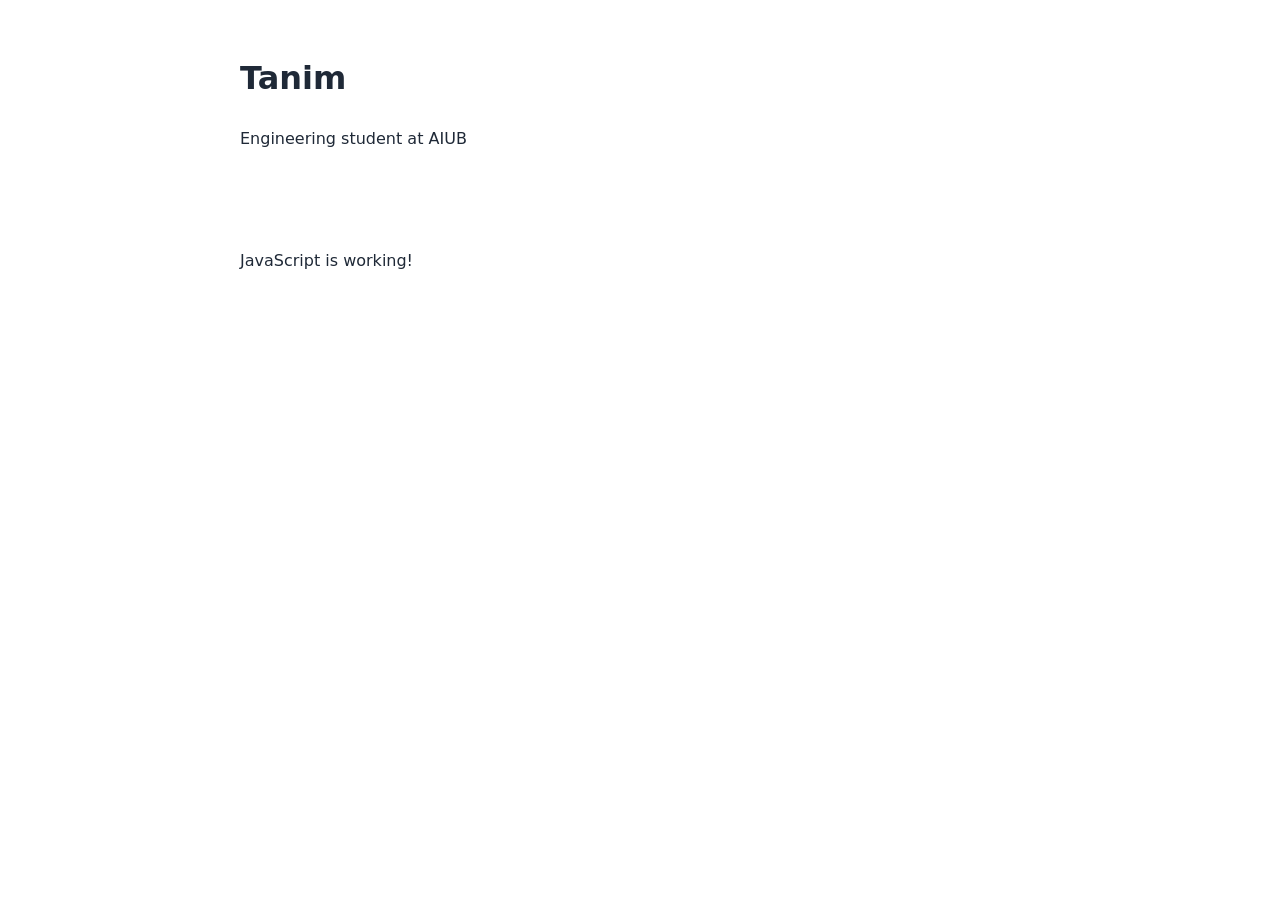
==== index.html @ c6b0bb99 "chore: first page" ====
<!doctype html>
<html lang="en">
  <head>
    <meta charset="UTF-8" />
    <meta name="viewport" content="width=device-width, initial-scale=1.0" />
    <title>Tanim | Portfolio</title>
    <meta name="description" content="Portfolio of Tanim" />
    <link rel="stylesheet" href="css/style.css" />
  </head>
  <body>
    <header>
      <h1>Tanim</h1>
      <p>Engineering student at AIUB</p>
    </header>

    <main>
      <p id="message">Portfolio coming soon.</p>
    </main>

    <script src="js/main.js"></script>
  </body>
</html>
---- css/style.css ----
body {
  margin: 0;
  font-family: system-ui, sans-serif;
  line-height: 1.6;
  color: #1f2937;
}

header,
main {
  max-width: 800px;
  margin: 0 auto;
  padding: 2rem 1rem;
}
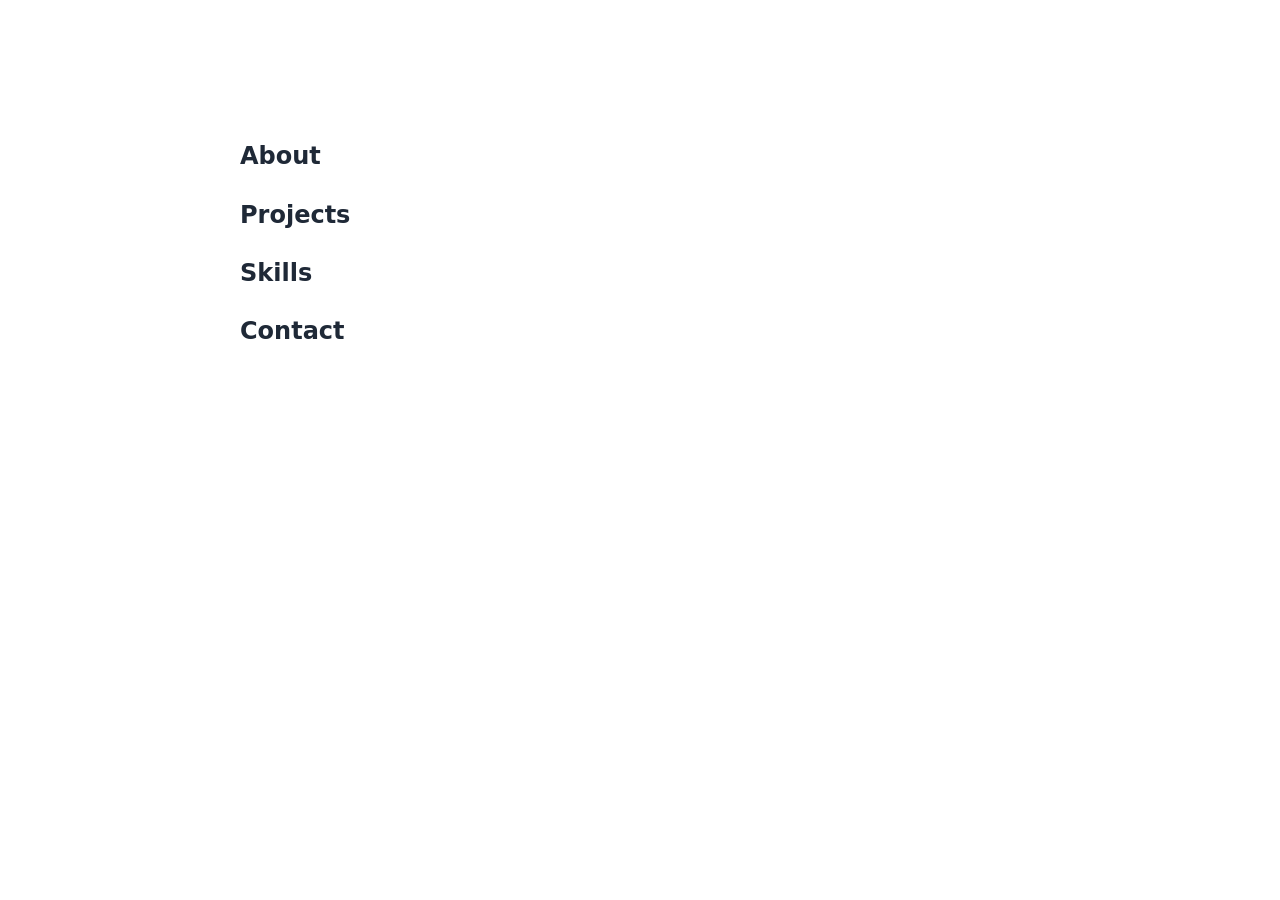
==== commit ee3cd6d2: "feat: add content file and render sections" ====
--- a/index.html
+++ b/index.html
@@ -1,22 +1,46 @@
-<!doctype html>
+<!DOCTYPE html>
 <html lang="en">
-  <head>
-    <meta charset="UTF-8" />
-    <meta name="viewport" content="width=device-width, initial-scale=1.0" />
-    <title>Tanim | Portfolio</title>
-    <meta name="description" content="Portfolio of Tanim" />
-    <link rel="stylesheet" href="css/style.css" />
-  </head>
-  <body>
-    <header>
-      <h1>Tanim</h1>
-      <p>Engineering student at AIUB</p>
-    </header>
+<head>
+  <meta charset="UTF-8">
+  <meta name="viewport" content="width=device-width, initial-scale=1.0">
+  <title>Tanim | Portfolio</title>
+  <meta name="description" content="Portfolio of Tanim">
+  <link rel="stylesheet" href="css/style.css">
+</head>
+<body>
+  <header>
+    <h1 id="name"></h1>
+    <p id="role"></p>
+    <p id="intro"></p>
+  </header>
 
-    <main>
-      <p id="message">Portfolio coming soon.</p>
-    </main>
+  <main>
+    <section id="about">
+      <h2>About</h2>
+      <p id="about-text"></p>
+    </section>
 
-    <script src="js/main.js"></script>
-  </body>
-</html>
+    <section id="projects">
+      <h2>Projects</h2>
+      <div id="project-list"></div>
+    </section>
+
+    <section id="skills">
+      <h2>Skills</h2>
+      <ul id="skill-list"></ul>
+    </section>
+
+    <section id="contact">
+      <h2>Contact</h2>
+      <ul id="contact-list"></ul>
+    </section>
+  </main>
+
+  <footer>
+    <p id="footer-text"></p>
+  </footer>
+
+  <script src="js/data.js"></script>
+  <script src="js/main.js"></script>
+</body>
+</html>
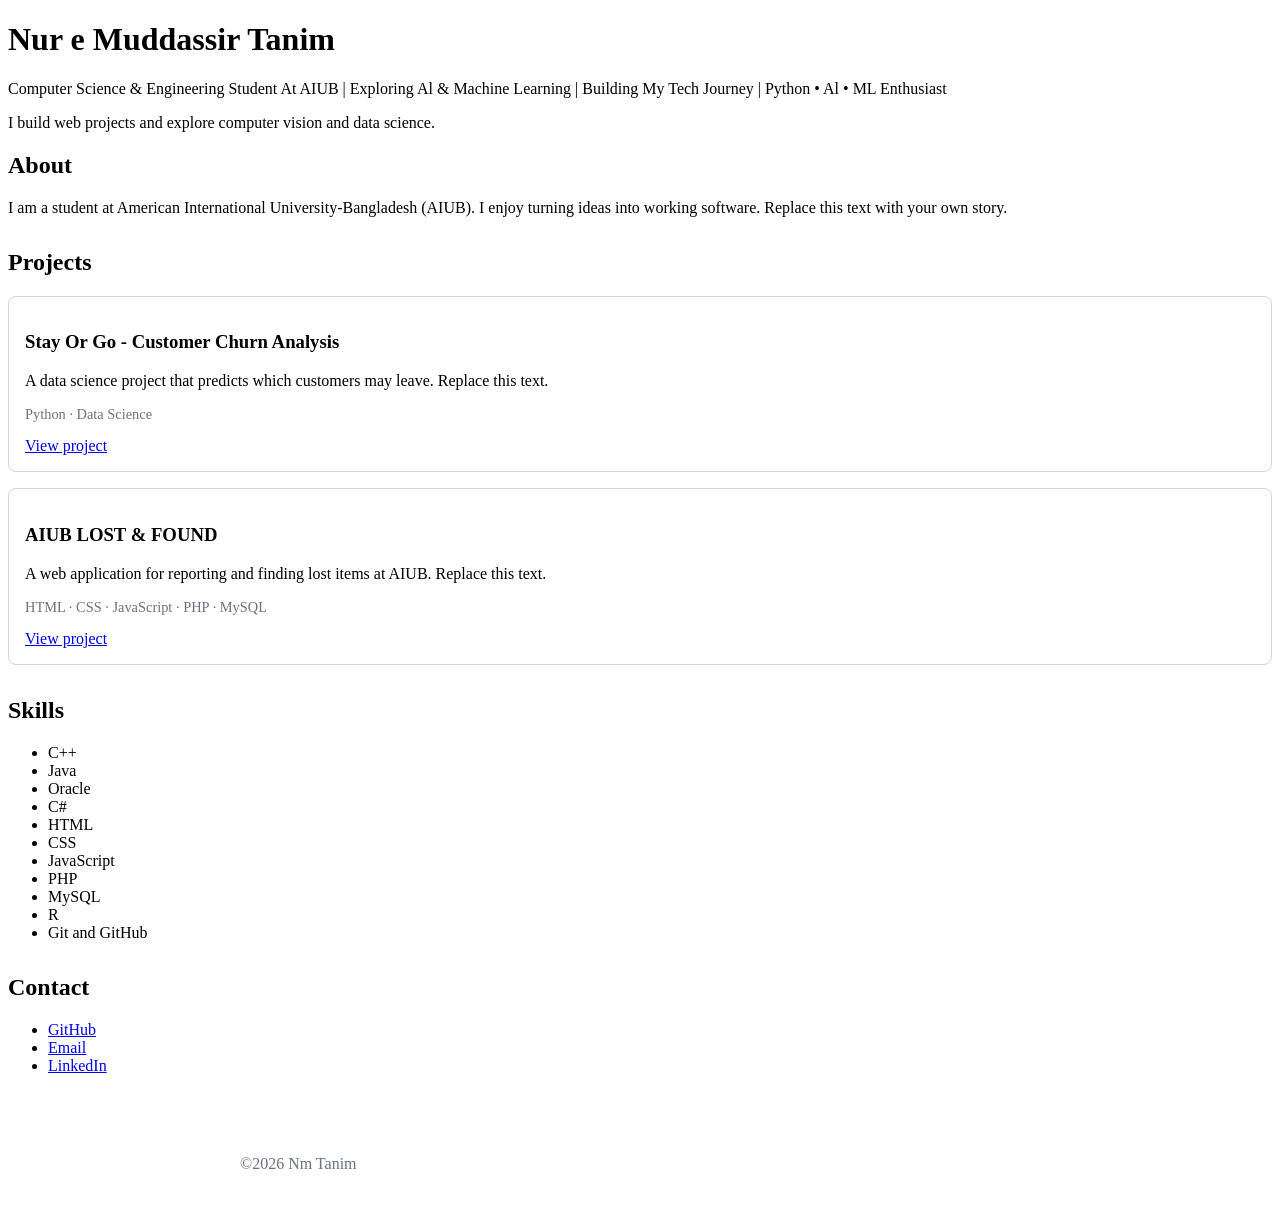
==== commit 3d7bb3d8: "feat: add content file and render sections" ====
--- a/index.html
+++ b/index.html
@@ -1,46 +1,46 @@
-<!DOCTYPE html>
+<!doctype html>
 <html lang="en">
-<head>
-  <meta charset="UTF-8">
-  <meta name="viewport" content="width=device-width, initial-scale=1.0">
-  <title>Tanim | Portfolio</title>
-  <meta name="description" content="Portfolio of Tanim">
-  <link rel="stylesheet" href="css/style.css">
-</head>
-<body>
-  <header>
-    <h1 id="name"></h1>
-    <p id="role"></p>
-    <p id="intro"></p>
-  </header>
+  <head>
+    <meta charset="UTF-8" />
+    <meta name="viewport" content="width=device-width, initial-scale=1.0" />
+    <title>Tanim | Portfolio</title>
+    <meta name="description" content="Portfolio of Tanim" />
+    <link rel="stylesheet" href="css/style.css" />
+  </head>
+  <body>
+    <header>
+      <h1 id="name"></h1>
+      <p id="role"></p>
+      <p id="intro"></p>
+    </header>
 
-  <main>
-    <section id="about">
-      <h2>About</h2>
-      <p id="about-text"></p>
-    </section>
+    <main>
+      <section id="about">
+        <h2>About</h2>
+        <p id="about-text"></p>
+      </section>
 
-    <section id="projects">
-      <h2>Projects</h2>
-      <div id="project-list"></div>
-    </section>
+      <section id="projects">
+        <h2>Projects</h2>
+        <div id="project-list"></div>
+      </section>
 
-    <section id="skills">
-      <h2>Skills</h2>
-      <ul id="skill-list"></ul>
-    </section>
+      <section id="skills">
+        <h2>Skills</h2>
+        <ul id="skill-list"></ul>
+      </section>
 
-    <section id="contact">
-      <h2>Contact</h2>
-      <ul id="contact-list"></ul>
-    </section>
-  </main>
+      <section id="contact">
+        <h2>Contact</h2>
+        <ul id="contact-list"></ul>
+      </section>
+    </main>
 
-  <footer>
-    <p id="footer-text"></p>
-  </footer>
+    <footer>
+      <p id="footer-text"></p>
+    </footer>
 
-  <script src="js/data.js"></script>
-  <script src="js/main.js"></script>
-</body>
-</html>+    <script src="js/data.js"></script>
+    <script src="js/main.js"></script>
+  </body>
+</html>
--- a/css/style.css
+++ b/css/style.css
@@ -1,13 +1,22 @@
-body {
-  margin: 0;
-  font-family: system-ui, sans-serif;
-  line-height: 1.6;
-  color: #1f2937;
+section {
+  margin-bottom: 2rem;
 }
 
-header,
-main {
+.card {
+  border: 1px solid #d1d5db;
+  border-radius: 8px;
+  padding: 1rem;
+  margin-bottom: 1rem;
+}
+
+.tech {
+  color: #6b7280;
+  font-size: 0.9rem;
+}
+
+footer {
   max-width: 800px;
   margin: 0 auto;
   padding: 2rem 1rem;
+  color: #6b7280;
 }
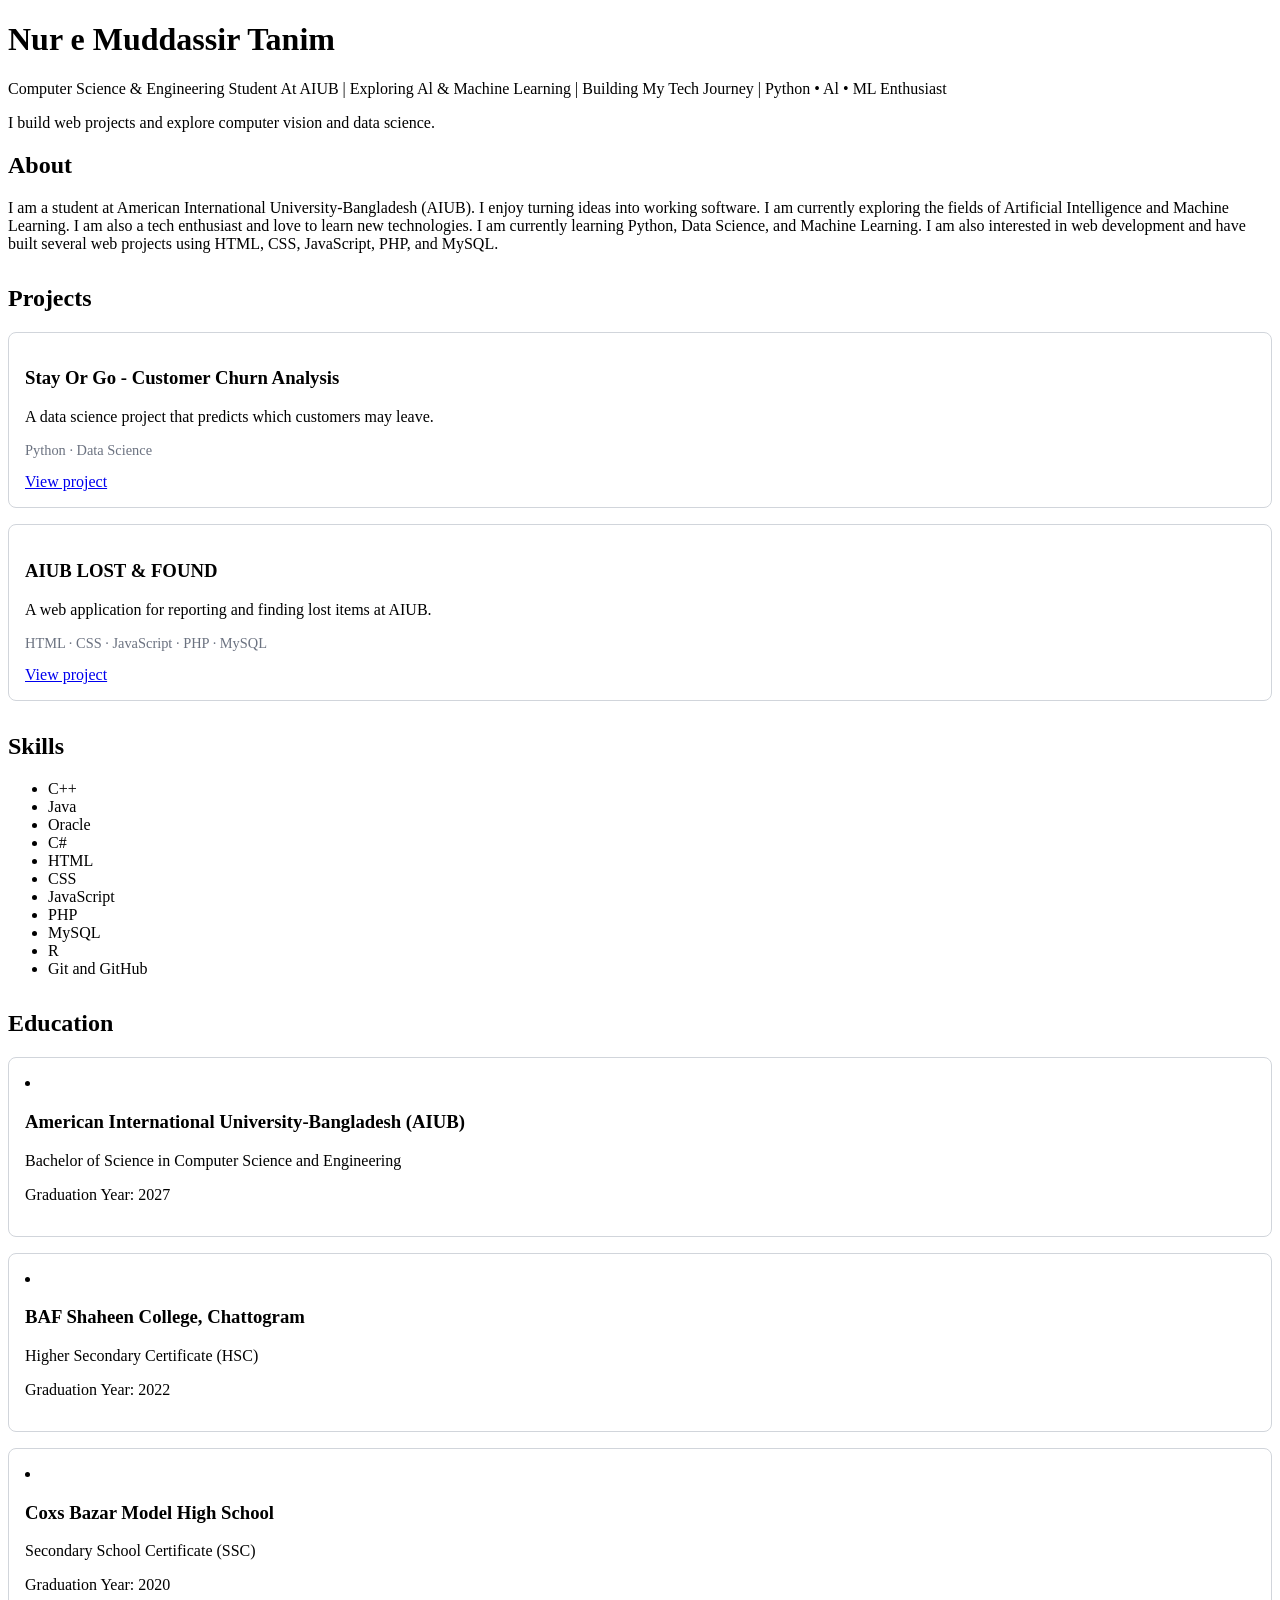
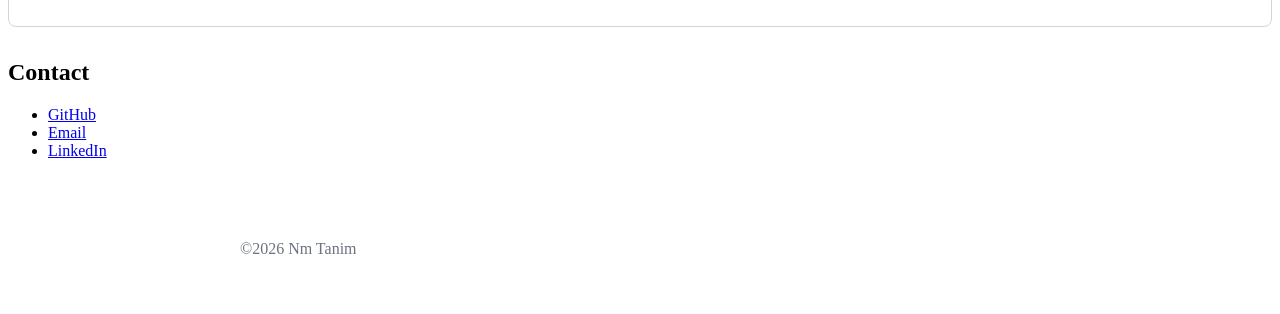
==== commit 12837209: "feat: add content file and render sections" ====
--- a/index.html
+++ b/index.html
@@ -30,6 +30,11 @@
         <ul id="skill-list"></ul>
       </section>
 
+      <section id="education">
+        <h2>Education</h2>
+        <div id="education-list"></div>
+      </section>
+
       <section id="contact">
         <h2>Contact</h2>
         <ul id="contact-list"></ul>
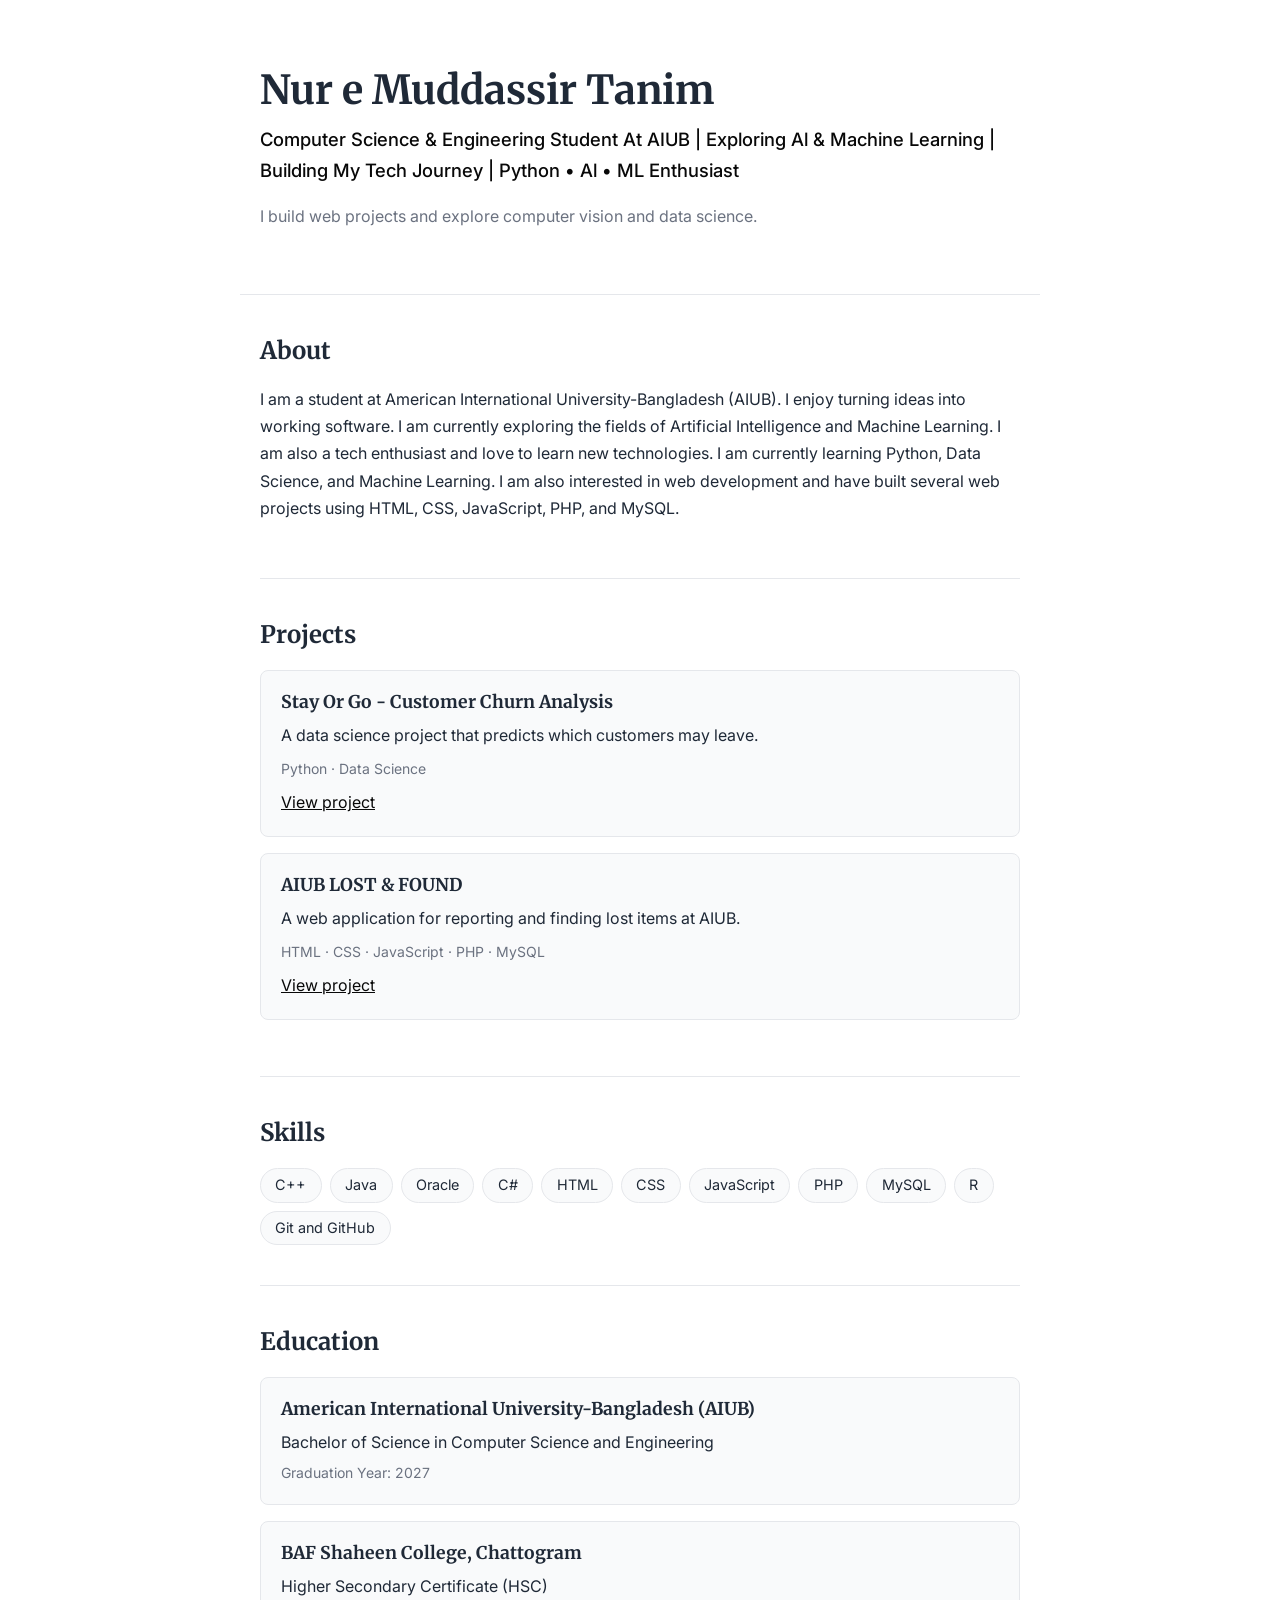
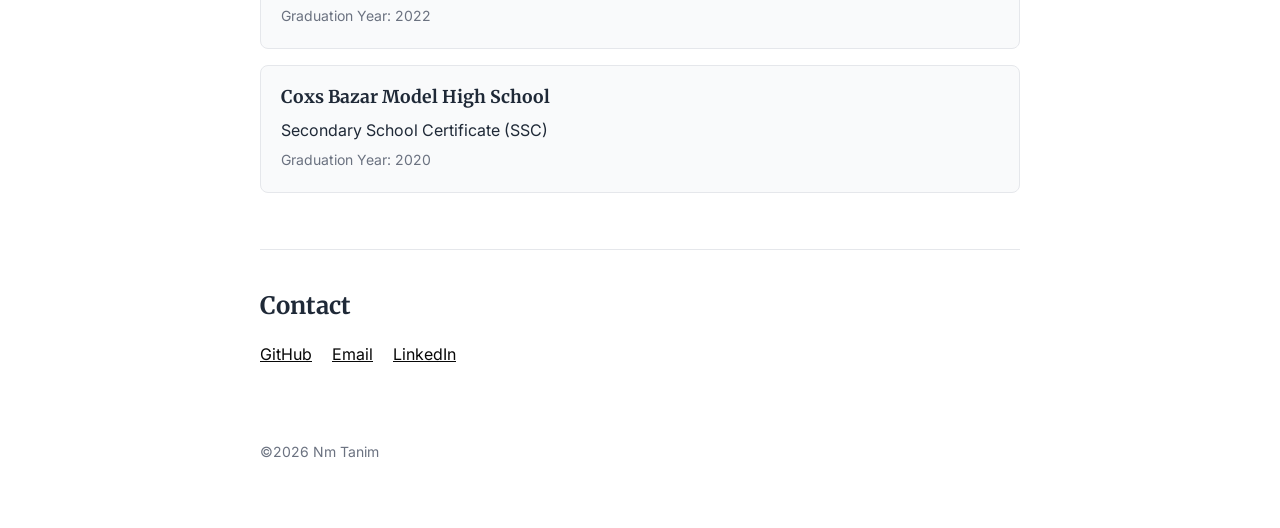
==== commit a50948f4: "style: university list" ====
--- a/index.html
+++ b/index.html
@@ -6,6 +6,13 @@
     <title>Tanim | Portfolio</title>
     <meta name="description" content="Portfolio of Tanim" />
     <link rel="stylesheet" href="css/style.css" />
+
+    <link rel="preconnect" href="https://fonts.googleapis.com" />
+    <link rel="preconnect" href="https://fonts.gstatic.com" crossorigin />
+    <link
+      href="https://fonts.googleapis.com/css2?family=Inter:wght@400;500;600&family=Merriweather:wght@700&display=swap"
+      rel="stylesheet"
+    />
   </head>
   <body>
     <header>
--- a/css/style.css
+++ b/css/style.css
@@ -1,22 +1,172 @@
-section {
-  margin-bottom: 2rem;
+/* ---------- 1. Design settings (change the look here) ---------- */
+:root {
+  --bg: #ffffff;
+  --bg-soft: #f9fafb;
+  --text: #1f2937;
+  --text-muted: #6b7280;
+  --border: #e5e7eb;
+  --accent: #080808;
+  --accent-dark: #f3f3f3;
+
+  --font-body: "Inter", system-ui, sans-serif;
+  --font-heading: "Merriweather", Georgia, serif;
+
+  --width: 800px;
+  --radius: 8px;
 }
 
+/* ---------- 2. Basics ---------- */
+* {
+  box-sizing: border-box;
+}
+
+body {
+  margin: 0;
+  font-family: var(--font-body);
+  font-size: 1rem;
+  line-height: 1.7;
+  color: var(--text);
+  background: var(--bg);
+}
+
+h1, h2, h3 {
+  font-family: var(--font-heading);
+  line-height: 1.3;
+  margin: 0 0 0.5rem;
+}
+
+p {
+  margin: 0 0 1rem;
+}
+
+a {
+  color: var(--accent);
+}
+
+a:hover {
+  color: var(--accent-dark);
+}
+
+/* Visible outline for keyboard users */
+a:focus-visible {
+  outline: 3px solid var(--accent);
+  outline-offset: 2px;
+}
+
+/* ---------- 3. Layout ---------- */
+header,
+main,
+footer {
+  max-width: var(--width);
+  margin: 0 auto;
+  padding: 0 1.25rem;
+}
+
+header {
+  padding-top: 4rem;
+  padding-bottom: 3rem;
+  border-bottom: 1px solid var(--border);
+}
+
+header h1 {
+  font-size: 2.5rem;
+}
+
+#role {
+  font-size: 1.15rem;
+  font-weight: 500;
+  color: var(--accent);
+}
+
+#intro {
+  color: var(--text-muted);
+  max-width: 60ch;
+}
+
+section {
+  padding: 2.5rem 0;
+  border-bottom: 1px solid var(--border);
+}
+
+section:last-child {
+  border-bottom: none;
+}
+
+section h2 {
+  font-size: 1.5rem;
+  margin-bottom: 1.25rem;
+}
+
+/* ---------- 4. Project cards ---------- */
 .card {
-  border: 1px solid #d1d5db;
-  border-radius: 8px;
-  padding: 1rem;
+  background: var(--bg-soft);
+  border: 1px solid var(--border);
+  border-radius: var(--radius);
+  padding: 1.25rem;
   margin-bottom: 1rem;
 }
 
+.card h3 {
+  font-size: 1.1rem;
+}
+
+.card p {
+  margin-bottom: 0.5rem;
+}
+
 .tech {
-  color: #6b7280;
+  color: var(--text-muted);
+  font-size: 0.875rem;
+}
+
+/* ---------- 5. Skills as small tags ---------- */
+#skill-list {
+  list-style: none;
+  padding: 0;
+  margin: 0;
+  display: flex;
+  flex-wrap: wrap;
+  gap: 0.5rem;
+}
+
+#skill-list li {
+  background: var(--bg-soft);
+  border: 1px solid var(--border);
+  border-radius: 999px;
+  padding: 0.25rem 0.9rem;
   font-size: 0.9rem;
 }
+/* ---------- Education ---------- */
+#education-list {
+  list-style: none;
+  padding: 0;
+  margin: 0;
+}
 
+#education-list .card p {
+  margin-bottom: 0.25rem;
+}
+
+#education-list .card p:last-child {
+  color: var(--text-muted);
+  font-size: 0.875rem;
+  margin-bottom: 0;
+}
+
+/* ---------- 6. Contact links ---------- */
+#contact-list {
+  list-style: none;
+  padding: 0;
+  margin: 0;
+  display: flex;
+  flex-wrap: wrap;
+  gap: 1.25rem;
+}
+
+/* ---------- 7. Footer ---------- */
 footer {
-  max-width: 800px;
-  margin: 0 auto;
-  padding: 2rem 1rem;
-  color: #6b7280;
-}
+  padding-top: 2rem;
+  padding-bottom: 3rem;
+  color: var(--text-muted);
+  font-size: 0.875rem;
+}
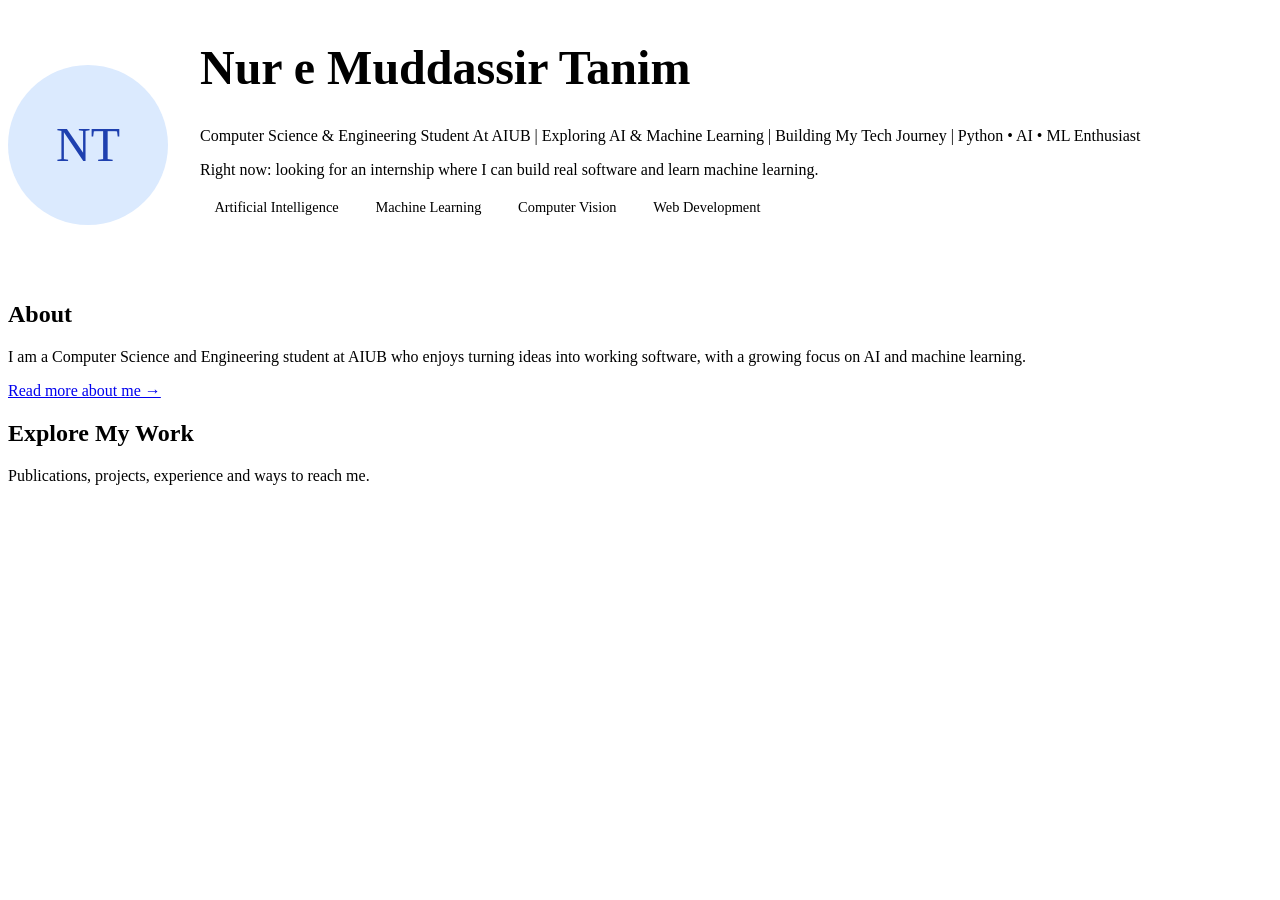
==== commit 6ea2ff3b: "Structure Changes of files" ====
--- a/index.html
+++ b/index.html
@@ -1,58 +1,50 @@
-<!doctype html>
+<!DOCTYPE html>
 <html lang="en">
-  <head>
-    <meta charset="UTF-8" />
-    <meta name="viewport" content="width=device-width, initial-scale=1.0" />
-    <title>Tanim | Portfolio</title>
-    <meta name="description" content="Portfolio of Tanim" />
-    <link rel="stylesheet" href="css/style.css" />
+<head>
+  <meta charset="UTF-8">
+  <meta name="viewport" content="width=device-width, initial-scale=1.0">
+  <title>Nur e Muddassir Tanim | Portfolio</title>
+  <meta name="description" content="I am Nur e Muddassir Tanim, a Computer Science and Engineering student at AIUB">
+  <link rel="preconnect" href="https://fonts.googleapis.com">
+  <link rel="preconnect" href="https://fonts.gstatic.com" crossorigin>
+  <link href="https://fonts.googleapis.com/css2?family=Inter:wght@400;500;600&family=Merriweather:wght@700&display=swap" rel="stylesheet">
+  <link rel="stylesheet" href="css/style.css">
+</head>
+<body>
+  <div id="site-nav"></div>
 
-    <link rel="preconnect" href="https://fonts.googleapis.com" />
-    <link rel="preconnect" href="https://fonts.gstatic.com" crossorigin />
-    <link
-      href="https://fonts.googleapis.com/css2?family=Inter:wght@400;500;600&family=Merriweather:wght@700&display=swap"
-      rel="stylesheet"
-    />
-  </head>
-  <body>
-    <header>
+  <header class="hero">
+    <div id="hero-photo"></div>
+    <div class="hero-text">
       <h1 id="name"></h1>
       <p id="role"></p>
-      <p id="intro"></p>
-    </header>
+      <p id="focus"></p>
+      <ul id="interest-list" class="tags" aria-label="Interests"></ul>
+      <div class="hero-buttons">
+        <a class="button" href="contact.html">Contact Me</a>
+      </div>
+    </div>
+  </header>
 
-    <main>
-      <section id="about">
-        <h2>About</h2>
-        <p id="about-text"></p>
-      </section>
+  <main>
+    <section id="about">
+      <h2>About</h2>
+      <p id="about-short"></p>
+      <a href="about.html">Read more about me →</a>
+    </section>
 
-      <section id="projects">
-        <h2>Projects</h2>
-        <div id="project-list"></div>
-      </section>
+    <section id="explore">
+      <h2>Explore My Work</h2>
+      <p class="section-intro">Publications, projects, experience and ways to reach me.</p>
+      <div id="explore-list" class="explore-grid"></div>
+    </section>
+  </main>
 
-      <section id="skills">
-        <h2>Skills</h2>
-        <ul id="skill-list"></ul>
-      </section>
+  <div id="site-footer"></div>
 
-      <section id="education">
-        <h2>Education</h2>
-        <div id="education-list"></div>
-      </section>
-
-      <section id="contact">
-        <h2>Contact</h2>
-        <ul id="contact-list"></ul>
-      </section>
-    </main>
-
-    <footer>
-      <p id="footer-text"></p>
-    </footer>
-
-    <script src="js/data.js"></script>
-    <script src="js/main.js"></script>
-  </body>
-</html>
+  <script src="js/data.js"></script>
+  <script src="js/layout.js"></script>
+  <script src="js/cards.js"></script>
+  <script src="js/index.js"></script>
+</body>
+</html>
--- a/css/style.css
+++ b/css/style.css
@@ -1,172 +1,252 @@
-/* ---------- 1. Design settings (change the look here) ---------- */
+/* ---------- Extra colors ---------- */
 :root {
-  --bg: #ffffff;
-  --bg-soft: #f9fafb;
-  --text: #1f2937;
-  --text-muted: #6b7280;
-  --border: #e5e7eb;
-  --accent: #080808;
-  --accent-dark: #f3f3f3;
-
-  --font-body: "Inter", system-ui, sans-serif;
-  --font-heading: "Merriweather", Georgia, serif;
-
-  --width: 800px;
-  --radius: 8px;
-}
-
-/* ---------- 2. Basics ---------- */
-* {
-  box-sizing: border-box;
-}
-
-body {
-  margin: 0;
-  font-family: var(--font-body);
-  font-size: 1rem;
-  line-height: 1.7;
-  color: var(--text);
-  background: var(--bg);
-}
-
-h1, h2, h3 {
+  --badge-bg: #dbeafe;
+  --badge-text: #1e40af;
+}
+
+/* ---------- Menu: current page ---------- */
+.nav-links a[aria-current="page"] {
+  color: var(--accent);
+  border-bottom: 2px solid var(--accent);
+}
+
+/* ---------- Home: hero ---------- */
+.hero {
+  display: flex;
+  flex-wrap: wrap;
+  align-items: center;
+  gap: 2rem;
+}
+
+.hero h1 {
+  font-size: clamp(2rem, 6vw, 3rem);
+}
+
+.hero-text {
+  flex: 1 1 18rem;
+}
+
+#hero-photo {
+  width: 10rem;
+  height: 10rem;
+  flex-shrink: 0;
+  border-radius: 50%;
+  border: 4px solid var(--border);
+  overflow: hidden;
+}
+
+#hero-photo img {
+  width: 100%;
+  height: 100%;
+  object-fit: cover;
+  display: block;
+}
+
+#hero-photo.initials {
+  display: flex;
+  align-items: center;
+  justify-content: center;
+  background: var(--badge-bg);
+  color: var(--badge-text);
   font-family: var(--font-heading);
-  line-height: 1.3;
-  margin: 0 0 0.5rem;
-}
-
-p {
-  margin: 0 0 1rem;
-}
-
-a {
-  color: var(--accent);
-}
-
-a:hover {
-  color: var(--accent-dark);
-}
-
-/* Visible outline for keyboard users */
-a:focus-visible {
-  outline: 3px solid var(--accent);
-  outline-offset: 2px;
-}
-
-/* ---------- 3. Layout ---------- */
-header,
-main,
-footer {
-  max-width: var(--width);
-  margin: 0 auto;
-  padding: 0 1.25rem;
-}
-
-header {
-  padding-top: 4rem;
-  padding-bottom: 3rem;
-  border-bottom: 1px solid var(--border);
-}
-
-header h1 {
-  font-size: 2.5rem;
-}
-
-#role {
-  font-size: 1.15rem;
-  font-weight: 500;
-  color: var(--accent);
-}
-
-#intro {
-  color: var(--text-muted);
-  max-width: 60ch;
-}
-
-section {
-  padding: 2.5rem 0;
-  border-bottom: 1px solid var(--border);
-}
-
-section:last-child {
-  border-bottom: none;
-}
-
-section h2 {
-  font-size: 1.5rem;
-  margin-bottom: 1.25rem;
-}
-
-/* ---------- 4. Project cards ---------- */
-.card {
-  background: var(--bg-soft);
-  border: 1px solid var(--border);
-  border-radius: var(--radius);
-  padding: 1.25rem;
-  margin-bottom: 1rem;
-}
-
-.card h3 {
-  font-size: 1.1rem;
-}
-
-.card p {
-  margin-bottom: 0.5rem;
-}
-
-.tech {
-  color: var(--text-muted);
-  font-size: 0.875rem;
-}
-
-/* ---------- 5. Skills as small tags ---------- */
-#skill-list {
+  font-size: 3rem;
+}
+
+#focus {
+  font-weight: 500;
+}
+
+/* ---------- Tags (interests, skills) ---------- */
+.tags {
   list-style: none;
   padding: 0;
-  margin: 0;
+  margin: 0 0 1rem;
   display: flex;
   flex-wrap: wrap;
   gap: 0.5rem;
 }
 
-#skill-list li {
+.tags li {
   background: var(--bg-soft);
   border: 1px solid var(--border);
   border-radius: 999px;
   padding: 0.25rem 0.9rem;
   font-size: 0.9rem;
 }
-/* ---------- Education ---------- */
-#education-list {
+
+/* ---------- Buttons ---------- */
+.hero-buttons {
+  display: flex;
+  flex-wrap: wrap;
+  gap: 0.75rem;
+  margin-top: 1.5rem;
+}
+
+.button {
+  display: inline-block;
+  background: var(--accent);
+  color: #ffffff;
+  border: 2px solid var(--accent);
+  border-radius: var(--radius);
+  padding: 0.6rem 1.25rem;
+  font-weight: 500;
+  text-decoration: none;
+}
+
+.button:hover {
+  background: var(--accent-dark);
+  border-color: var(--accent-dark);
+  color: #ffffff;
+}
+
+/* ---------- Inner page banner ---------- */
+.page-banner {
+  background: linear-gradient(135deg, #eff6ff, #f9fafb);
+  border-bottom: 1px solid var(--border);
+  text-align: center;
+  padding: 3rem 1.25rem;
+}
+
+.page-banner h1 {
+  font-size: 2rem;
+}
+
+.page-banner p {
+  color: var(--text-muted);
+  max-width: 60ch;
+  margin: 0 auto;
+}
+
+.section-intro {
+  color: var(--text-muted);
+  margin-bottom: 1.5rem;
+}
+
+/* ---------- Home: Explore My Work cards ---------- */
+.explore-grid {
+  display: grid;
+  grid-template-columns: repeat(auto-fit, minmax(200px, 1fr));
+  gap: 1rem;
+}
+
+.explore-card {
+  display: block;
+  background: var(--bg-soft);
+  border: 1px solid var(--border);
+  border-radius: var(--radius);
+  padding: 1.25rem;
+  text-decoration: none;
+  color: var(--text);
+  transition: box-shadow 0.2s ease, border-color 0.2s ease;
+}
+
+.explore-card:hover {
+  color: var(--text);
+  border-color: var(--accent);
+  box-shadow: 0 10px 20px rgba(0, 0, 0, 0.08);
+}
+
+.explore-card h3 {
+  font-size: 1.1rem;
+}
+
+.explore-card p {
+  color: var(--text-muted);
+  font-size: 0.95rem;
+}
+
+.explore-card .arrow {
+  color: var(--accent);
+  font-weight: 500;
+  font-size: 0.9rem;
+}
+
+/* ---------- Projects page: card grid ---------- */
+.project-grid {
+  display: grid;
+  grid-template-columns: repeat(auto-fit, minmax(220px, 1fr));
+  gap: 1.5rem;
+}
+
+.project-card {
+  display: flex;
+  flex-direction: column;
+  background: var(--bg);
+  border: 1px solid var(--border);
+  border-radius: var(--radius);
+  box-shadow: 0 1px 2px rgba(0, 0, 0, 0.05);
+  overflow: hidden;
+  transition: box-shadow 0.2s ease;
+}
+
+.project-card:hover {
+  box-shadow: 0 10px 20px rgba(0, 0, 0, 0.12);
+}
+
+.project-cover {
+  height: 9rem;
+  background: linear-gradient(135deg, #dbeafe, #f3e8ff);
+}
+
+.project-cover img {
+  width: 100%;
+  height: 100%;
+  object-fit: cover;
+  display: block;
+}
+
+.project-body {
+  display: flex;
+  flex-direction: column;
+  flex: 1;
+  padding: 1.25rem;
+}
+
+.project-body h3 {
+  font-size: 1.1rem;
+}
+
+.project-footer {
+  margin-top: auto;
+  padding-top: 0.75rem;
+  display: flex;
+  justify-content: space-between;
+  align-items: center;
+  gap: 0.5rem;
+}
+
+.badge {
+  background: var(--badge-bg);
+  color: var(--badge-text);
+  border-radius: 999px;
+  padding: 0.15rem 0.7rem;
+  font-size: 0.8rem;
+  font-weight: 500;
+}
+
+.learn-more {
+  font-size: 0.9rem;
+  font-weight: 500;
+  text-decoration: none;
+}
+
+.learn-more:hover {
+  text-decoration: underline;
+}
+
+/* ---------- About page: lists ---------- */
+#publication-list,
+#experience-list {
   list-style: none;
   padding: 0;
   margin: 0;
 }
 
-#education-list .card p {
-  margin-bottom: 0.25rem;
-}
-
-#education-list .card p:last-child {
+.meta {
   color: var(--text-muted);
   font-size: 0.875rem;
-  margin-bottom: 0;
-}
-
-/* ---------- 6. Contact links ---------- */
-#contact-list {
-  list-style: none;
-  padding: 0;
-  margin: 0;
-  display: flex;
-  flex-wrap: wrap;
-  gap: 1.25rem;
-}
-
-/* ---------- 7. Footer ---------- */
-footer {
-  padding-top: 2rem;
-  padding-bottom: 3rem;
-  color: var(--text-muted);
-  font-size: 0.875rem;
-}+}
+
+.empty {
+  color: var(--text-muted);
+}
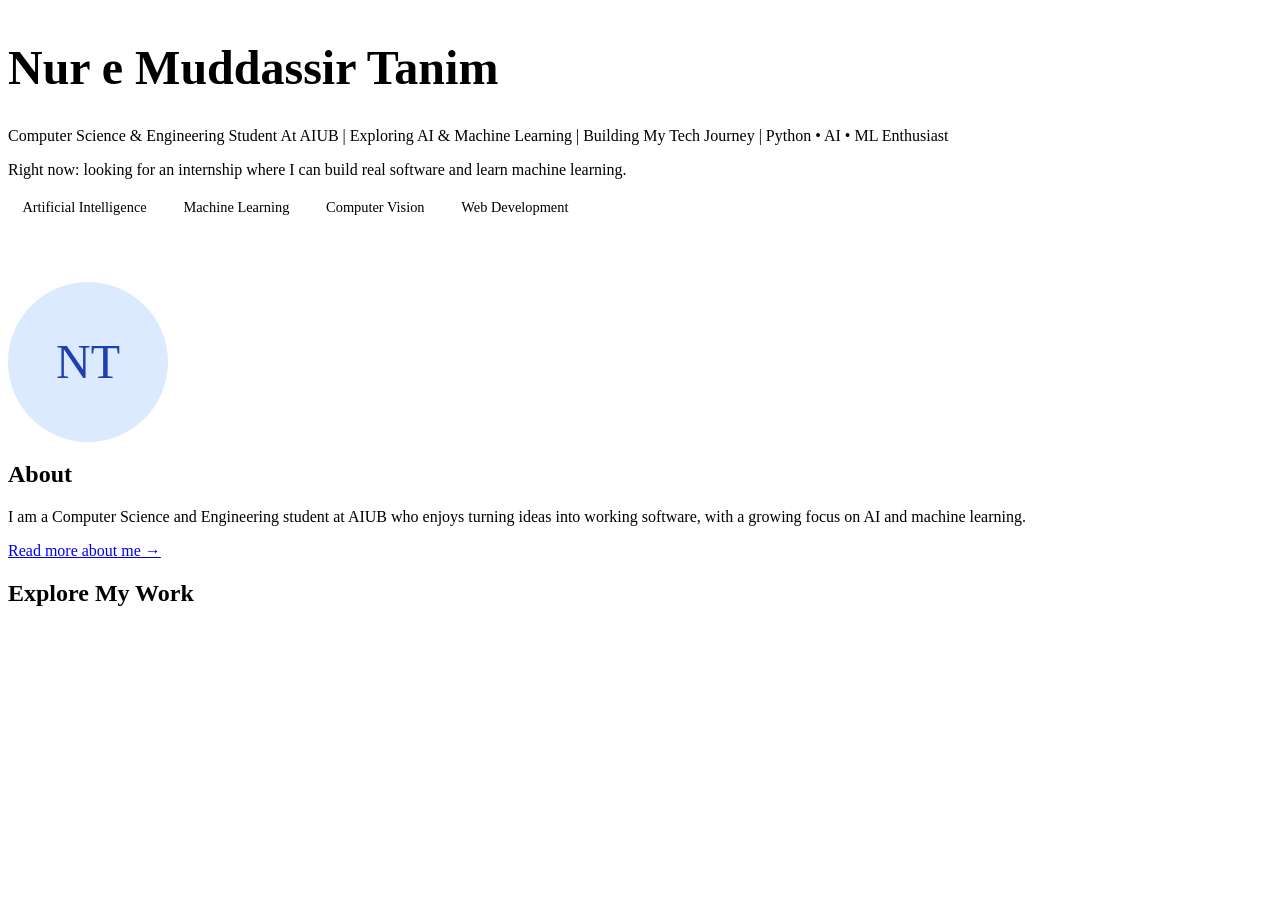
==== commit be19b412: "Updated" ====
--- a/index.html
+++ b/index.html
@@ -14,29 +14,36 @@
   <div id="site-nav"></div>
 
   <header class="hero">
-    <div id="hero-photo"></div>
-    <div class="hero-text">
-      <h1 id="name"></h1>
-      <p id="role"></p>
-      <p id="focus"></p>
-      <ul id="interest-list" class="tags" aria-label="Interests"></ul>
-      <div class="hero-buttons">
-        <a class="button" href="contact.html">Contact Me</a>
+    <div class="container hero-grid">
+      <div class="hero-text">
+        <h1 id="name"></h1>
+        <p id="title"></p>
+        <p id="role"></p>
+        <p id="focus"></p>
+        <ul id="interest-list" class="tags" aria-label="Interests"></ul>
+        <div class="hero-buttons">
+          <a class="button" href="contact.html">Contact Me</a>
+        </div>
       </div>
+      <div id="hero-photo"></div>
     </div>
   </header>
 
-  <main>
-    <section id="about">
-      <h2>About</h2>
-      <p id="about-short"></p>
-      <a href="about.html">Read more about me →</a>
+  <main class="home">
+    <section id="about" class="band">
+      <div class="container">
+        <h2 class="section-title">About</h2>
+        <p id="about-short" class="about-text"></p>
+        <div id="stat-list" class="stat-grid"></div>
+        <p class="center"><a href="about.html">Read more about me →</a></p>
+      </div>
     </section>
 
-    <section id="explore">
-      <h2>Explore My Work</h2>
-      <p class="section-intro">Publications, projects, experience and ways to reach me.</p>
-      <div id="explore-list" class="explore-grid"></div>
+    <section id="explore" class="band band-soft">
+      <div class="container">
+        <h2 class="section-title">Explore My Work</h2>
+        <div id="explore-list" class="explore-grid"></div>
+      </div>
     </section>
   </main>
 
